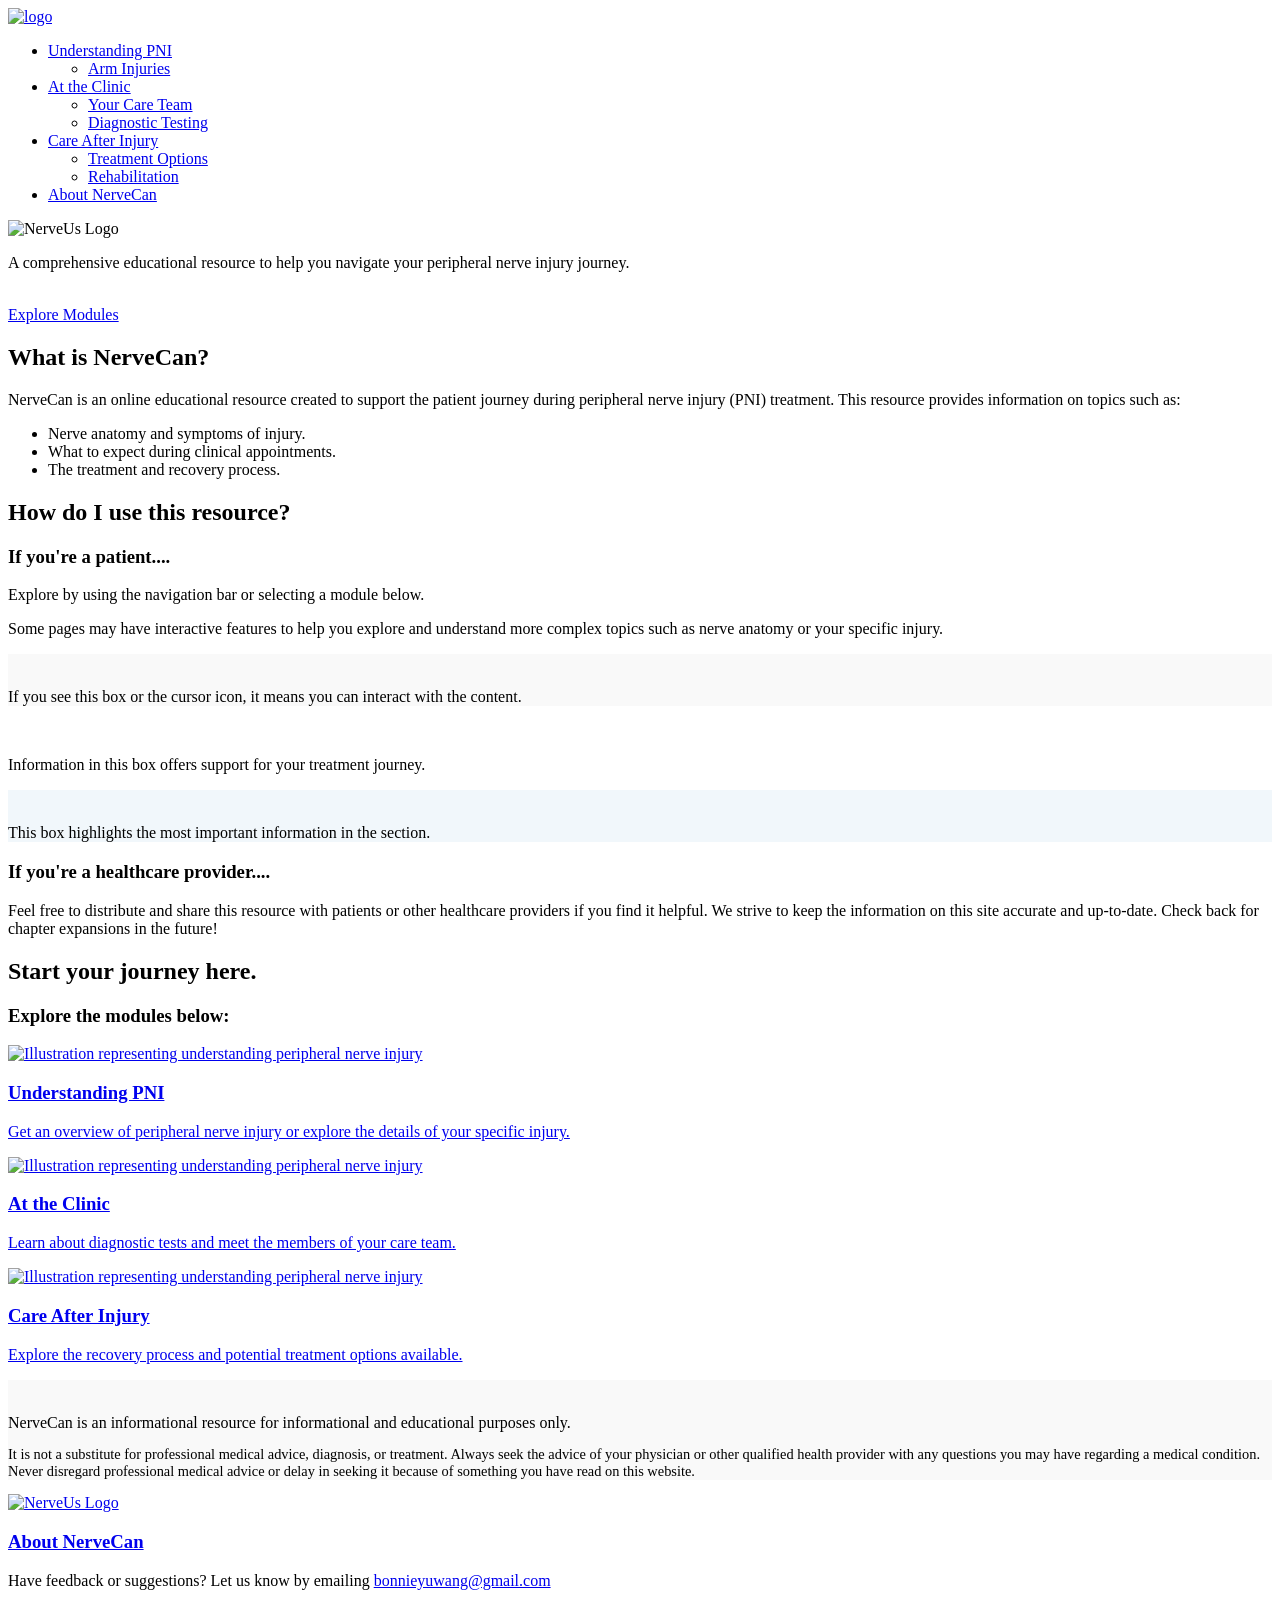
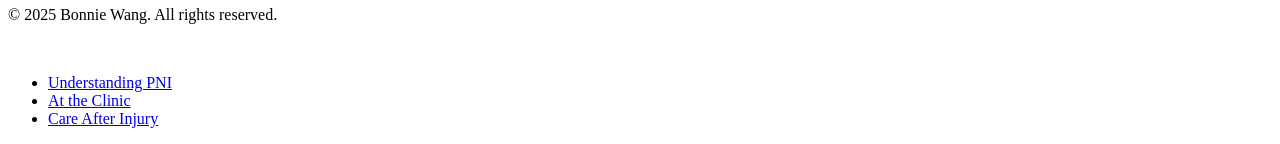
==== index.html @ bb741609 "nerveus to nervecan" ====
<!DOCTYPE html>
<html>
  <head>
    <!-- Google tag (gtag.js) -->
    <script
      async
      src="https://www.googletagmanager.com/gtag/js?id=G-EXJZNGMR4S"
    ></script>
    <script>
      window.dataLayer = window.dataLayer || [];
      function gtag() {
        dataLayer.push(arguments);
      }
      gtag("js", new Date());

      gtag("config", "G-EXJZNGMR4S");
    </script>
    <meta charset="utf-8" />
    <meta name="viewport" content="width=device-width, initial-scale=1.0" />

    <title>NerveCan - Home</title>
    <!--stylesheets-->
    <link rel="stylesheet" href="./styles/style.css" />
    <link rel="stylesheet" href="./styles/toc.css" />
    <link rel="stylesheet" href="./styles/breadcrumb.css" />
    <link rel="stylesheet" href="./styles/sliderstyle.css" />
    <link rel="stylesheet" href="./styles/lessonAccordion.css" />
    <link rel="stylesheet" href="./styles/tabslideshow.css" />
    <!--Google Font links-->
    <link rel="preconnect" href="https://fonts.googleapis.com" />
    <link rel="preconnect" href="https://fonts.gstatic.com" crossorigin />
    <link
      href="https://fonts.googleapis.com/css2?family=Geist:wght@100..900&display=swap"
      rel="stylesheet"
    />
    <script src="https://cdn.tailwindcss.com"></script>
  </head>

  <body>
    <header>
      <div class="header-inner">
        <div class="logo">
          <a href="index.html"><img src="./images/navlogo.png" alt="logo" /></a>
        </div>
        <div class="nav-links">
          <ul class="dropdown-main-menu">
            <li>
              <a href="./pages/UnderstandingPNI.html">Understanding PNI</a>
              <ul class="submenu">
                <li>
                  <a href="./pages/UnderstandingPNI.html#arm-injuries"
                    >Arm Injuries</a
                  >
                </li>
              </ul>
            </li>
            <li>
              <a href="./pages/AtTheClinic.html">At the Clinic</a>
              <ul class="submenu">
                <li>
                  <a href="./pages/AtTheClinic.html#your-care-team"
                    >Your Care Team</a
                  >
                </li>
                <li>
                  <a href="./pages/AtTheClinic.html#diagnostic-testing"
                    >Diagnostic Testing</a
                  >
                </li>
              </ul>
            </li>
            <li>
              <a href="./pages/CareAfterInjury.html">Care After Injury</a>
              <ul class="submenu">
                <li>
                  <a href="./pages/CareAfterInjury.html#treatment-options"
                    >Treatment Options</a
                  >
                </li>
                <li>
                  <a href="./pages/CareAfterInjury.html#rehabilitation"
                    >Rehabilitation</a
                  >
                </li>
              </ul>
            </li>
            <li><a href="./pages/AboutNerveUs.html">About NerveCan</a></li>
          </ul>
        </div>
      </div>
    </header>

    <main class="main-content one-column-layout">
      <div class="main-content-column">
        <!-- Hero Section -->
        <section class="hero-section">
          <div class="hero-content">
            <img
              src="./images/navlogo.png"
              alt="NerveUs Logo"
              class="hero-logo"
            />
            <p class="hero-description">
              A comprehensive educational resource to help you navigate your
              peripheral nerve injury journey.
            </p>
            <br />
            <a
              href="#modules-section"
              class="explore-modules-button primary-button"
              >Explore Modules</a
            >
          </div>
        </section>
        <!-- What is NerveUs section -->
        <section class="content-section">
          <h2>What is NerveCan?</h2>
          <p>
            NerveCan is an online educational resource created to support the
            patient journey during peripheral nerve injury (PNI) treatment. This
            resource provides information on topics such as:
          </p>
          <ul>
            <li>Nerve anatomy and symptoms of injury.</li>
            <li>What to expect during clinical appointments.</li>
            <li>The treatment and recovery process.</li>
          </ul>
        </section>

        <!-- How do I use this resource section -->
        <section class="content-section">
          <h2>How do I use this resource?</h2>
          <div class="subsection">
            <h3>If you're a patient....</h3>
            <p>
              Explore by using the navigation bar or selecting a module below.
            </p>
            <p>
              Some pages may have interactive features to help you explore and
              understand more complex topics such as nerve anatomy or your
              specific injury.
            </p>

            <div class="callout-boxes-container">
              <div
                class="callout-box"
                style="background-color: #f9f9f9; display: block"
              >
                <div class="callout-box-icon" style="margin-bottom: 12px">
                  <img
                    src="./images/cursor-touch.png"
                    alt=""
                    style="width: 35px; height: auto"
                  />
                </div>
                <div class="callout-box-text">
                  <p>
                    If you see this box or the cursor icon, it means you can
                    interact with the content.
                  </p>
                </div>
              </div>

              <div class="callout-box" style="display: block">
                <div class="callout-box-icon" style="margin-bottom: 12px">
                  <img
                    src="./images/heart-care-icon-red.png"
                    alt=""
                    style="width: 40px; height: auto"
                  />
                </div>
                <div class="callout-box-text" style="font-size: 1em">
                  <p>
                    Information in this box offers support for your treatment
                    journey.
                  </p>
                </div>
              </div>

              <div
                class="callout-box"
                style="background-color: #f1f7fb; display: block"
              >
                <div class="callout-box-icon" style="margin-bottom: 12px">
                  <img
                    src="./images/exclamation-warning-round-icon-purple.png"
                    alt=""
                    style="width: 35px; height: auto"
                  />
                </div>
                <div class="callout-box-text">
                  <p>
                    This box highlights the most important information in the
                    section.
                  </p>
                </div>
              </div>
            </div>
          </div>

          <h3>If you're a healthcare provider....</h3>
          <p>
            Feel free to distribute and share this resource with patients or
            other healthcare providers if you find it helpful. We strive to keep
            the information on this site accurate and up-to-date. Check back for
            chapter expansions in the future!
          </p>
        </section>

        <!-- Start your journey here section -->
        <section id="modules-section" class="modules-section">
          <h2>Start your journey here.</h2>
          <h3>Explore the modules below:</h3>
          <div class="modules-grid">
            <a href="./pages/UnderstandingPNI.html" class="module-card">
              <img
                src="./images/neuronToMuscleScene.png"
                alt="Illustration representing understanding peripheral nerve injury"
                class="module-card-image"
              />
              <h3 class="module-card-title">Understanding PNI</h3>
              <p class="module-card-description">
                Get an overview of peripheral nerve injury or explore the
                details of your specific injury.
              </p>
            </a>
            <a href="./pages/AtTheClinic.html" class="module-card">
              <img
                src="./images/ultrasound-modulecard.png"
                alt="Illustration representing understanding peripheral nerve injury"
                class="module-card-image"
              />
              <h3 class="module-card-title">At the Clinic</h3>
              <p class="module-card-description">
                Learn about diagnostic tests and meet the members of your care
                team.
              </p>
            </a>
            <a href="./pages/CareAfterInjury.html" class="module-card">
              <img
                src="./images/monitoring-progress-modulecard.png"
                alt="Illustration representing understanding peripheral nerve injury"
                class="module-card-image"
              />
              <h3 class="module-card-title">Care After Injury</h3>
              <p class="module-card-description">
                Explore the recovery process and potential treatment options
                available.
              </p>
            </a>
          </div>
        </section>

        <section class="content-section">
          <div class="callout-box" style="background-color: #f9f9f9">
            <div class="callout-box-icon">
              <img
                src="./images/exclamation-triangle-icon.png"
                alt=""
                style="width: 35px; height: auto"
              />
            </div>
            <div class="callout-box-text">
              <p style="margin-bottom: 12px">
                <span class="font-semibold">
                  NerveCan is an informational resource for informational and
                  educational purposes only.</span
                >
              </p>
              <p style="font-size: 0.9em">
                It is not a substitute for professional medical advice,
                diagnosis, or treatment. Always seek the advice of your
                physician or other qualified health provider with any questions
                you may have regarding a medical condition. Never disregard
                professional medical advice or delay in seeking it because of
                something you have read on this website.
              </p>
            </div>
          </div>
        </section>
      </div>
    </main>

    <footer>
      <div class="footer-inner">
        <div class="footer-left">
          <a href="index.html"
            ><img
              src="./images/boxlogo.png"
              alt="NerveUs Logo"
              class="footer-logo"
          /></a>
          <div class="footer-text">
            <h3><a href="./pages/AboutNerveUs.html">About NerveCan</a></h3>
            <p>
              Have feedback or suggestions? Let us know by emailing
              <a href="mailto:bonnieyuwang@gmail.com">bonnieyuwang@gmail.com</a>
            </p>
            <p>&copy; 2025 Bonnie Wang. All rights reserved.</p>
            <br />
          </div>
        </div>
        <div class="footer-right">
          <ul>
            <li>
              <a href="./pages/UnderstandingPNI.html">Understanding PNI</a>
            </li>
            <li><a href="./pages/AtTheClinic.html">At the Clinic</a></li>
            <li>
              <a href="./pages/CareAfterInjury.html">Care After Injury</a>
            </li>
          </ul>
        </div>
      </div>
    </footer>

    <script src="./scripts/script.js"></script>
    <script src="https://cdnjs.cloudflare.com/ajax/libs/typogr/0.6.7/typogr.min.js"></script>
    <script>
      document.body.innerHTML = typogr.widont(document.body.innerHTML);
    </script>
  </body>
</html>
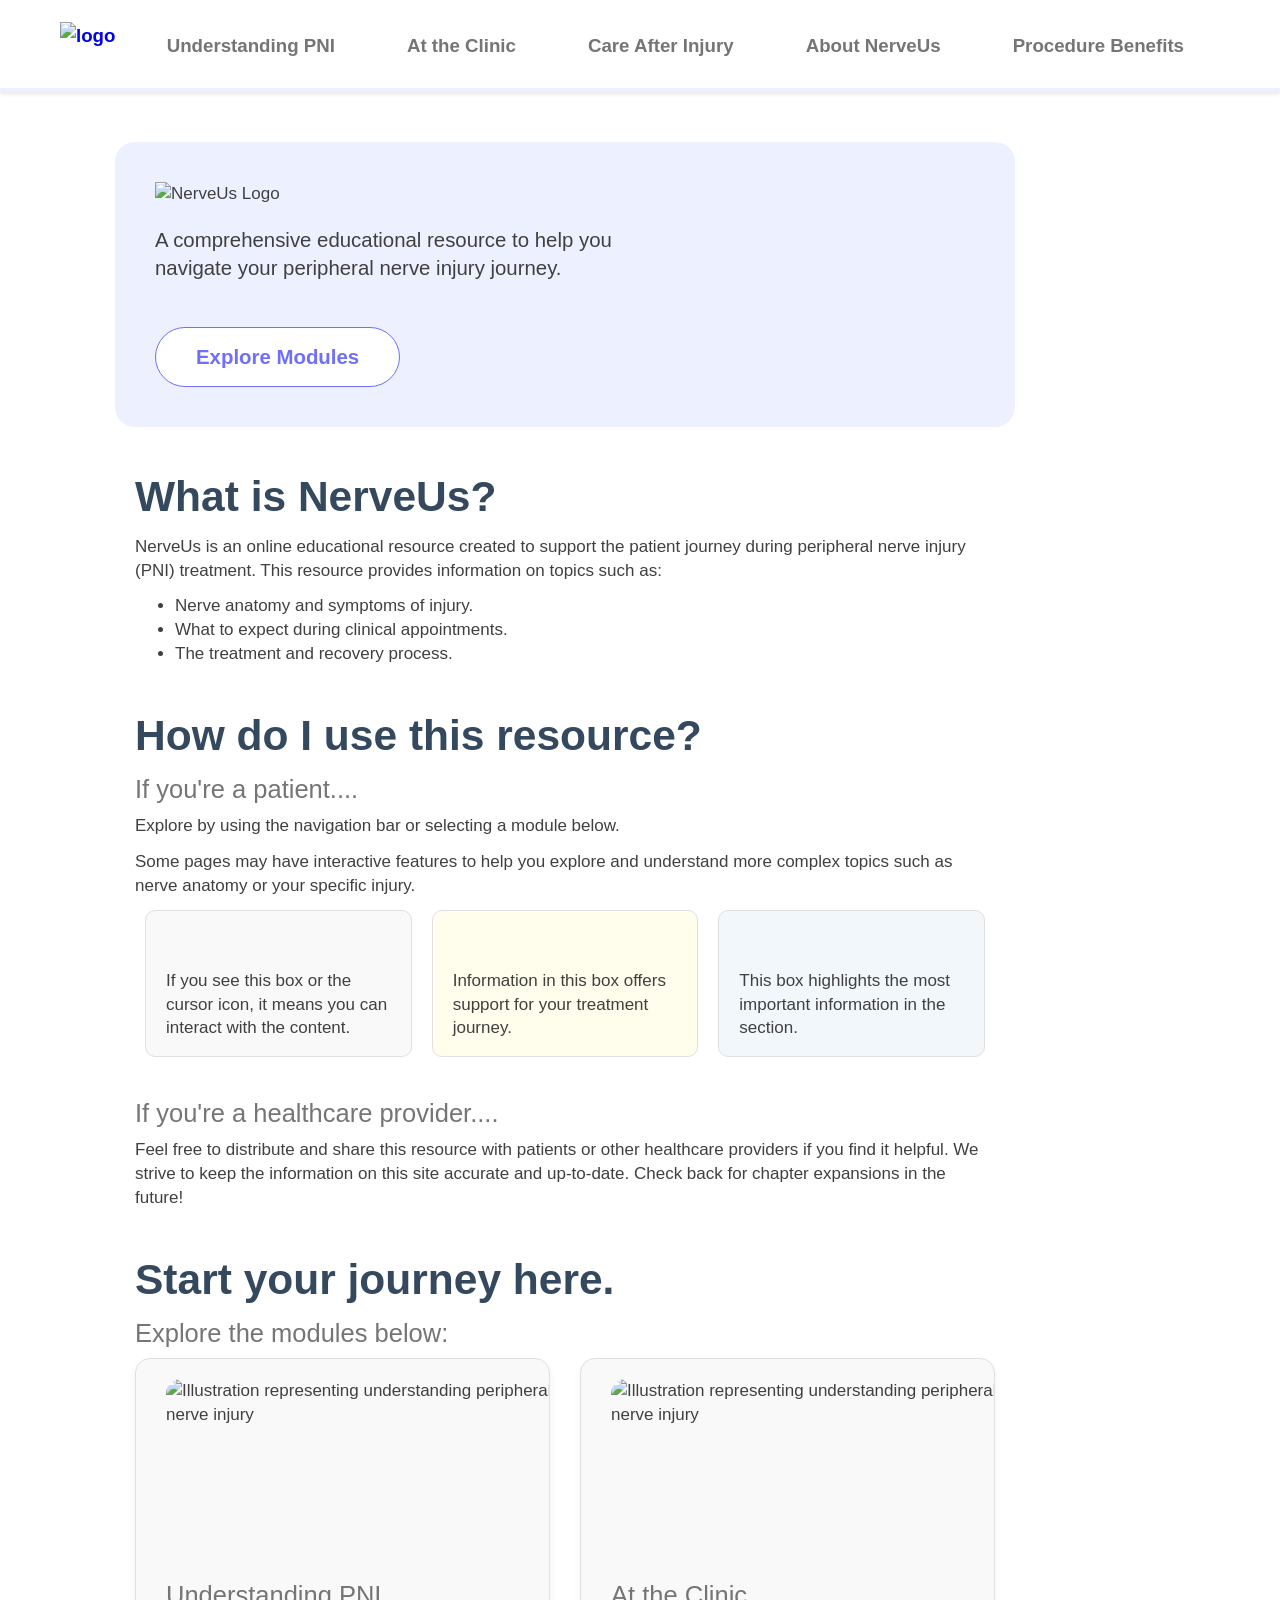
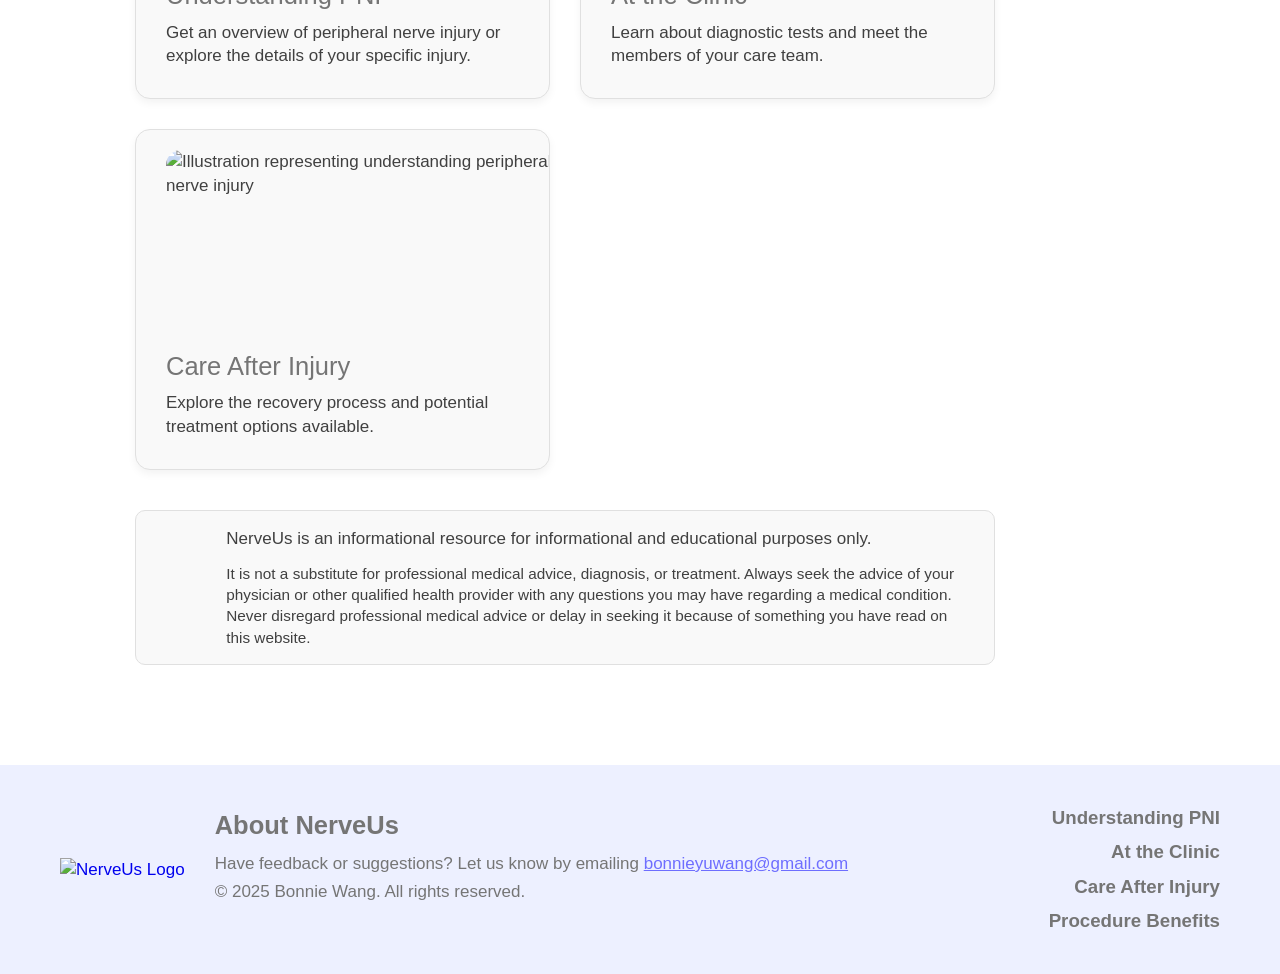
==== commit c7a2d6e0: "Early draft of new SCI webpage" ====
--- a/index.html
+++ b/index.html
@@ -18,7 +18,7 @@
     <meta charset="utf-8" />
     <meta name="viewport" content="width=device-width, initial-scale=1.0" />
 
-    <title>NerveCan - Home</title>
+    <title>NerveUs - Home</title>
     <!--stylesheets-->
     <link rel="stylesheet" href="./styles/style.css" />
     <link rel="stylesheet" href="./styles/toc.css" />
@@ -84,7 +84,8 @@
                 </li>
               </ul>
             </li>
-            <li><a href="./pages/AboutNerveUs.html">About NerveCan</a></li>
+            <li><a href="./pages/AboutNerveUs.html">About NerveUs</a></li>
+            <li><a href="./pages/testpage-procedurebenefits.html">Procedure Benefits</a></li>
           </ul>
         </div>
       </div>
@@ -114,9 +115,9 @@
         </section>
         <!-- What is NerveUs section -->
         <section class="content-section">
-          <h2>What is NerveCan?</h2>
+          <h2>What is NerveUs?</h2>
           <p>
-            NerveCan is an online educational resource created to support the
+            NerveUs is an online educational resource created to support the
             patient journey during peripheral nerve injury (PNI) treatment. This
             resource provides information on topics such as:
           </p>
@@ -263,7 +264,7 @@
             <div class="callout-box-text">
               <p style="margin-bottom: 12px">
                 <span class="font-semibold">
-                  NerveCan is an informational resource for informational and
+                  NerveUs is an informational resource for informational and
                   educational purposes only.</span
                 >
               </p>
@@ -291,7 +292,7 @@
               class="footer-logo"
           /></a>
           <div class="footer-text">
-            <h3><a href="./pages/AboutNerveUs.html">About NerveCan</a></h3>
+            <h3><a href="./pages/AboutNerveUs.html">About NerveUs</a></h3>
             <p>
               Have feedback or suggestions? Let us know by emailing
               <a href="mailto:bonnieyuwang@gmail.com">bonnieyuwang@gmail.com</a>
@@ -308,6 +309,9 @@
             <li><a href="./pages/AtTheClinic.html">At the Clinic</a></li>
             <li>
               <a href="./pages/CareAfterInjury.html">Care After Injury</a>
+            </li>
+            <li>
+              <a href="./pages/testpage-procedurebenefits.html">Procedure Benefits</a>
             </li>
           </ul>
         </div>
--- a/styles/style.css
+++ b/styles/style.css
@@ -0,0 +1,1277 @@
+/* for smooth scrolling when jumping to section in page */
+html {
+  scroll-behavior: smooth;
+  overflow-y: scroll; /* <-- ADD THIS LINE */
+}
+
+/* general styles */
+* {
+  margin: 0px;
+  padding: 0px;
+  text-decoration: none;
+  font-family: "Geist", "Helvetica", sans-serif;
+  box-sizing: border-box;
+}
+
+body {
+  background-color: #ffffff;
+  color: #404040; /* Base text color */
+  font-size: 17px; /* base em */
+  font-weight: 300;
+  line-height: 1.4; /* Standardized line height for all paragraphs */
+}
+
+body.fade-in {
+  opacity: 1;
+}
+/* General paragraph styling */
+p {
+  color: #404040; /* Standardized text color for all paragraphs */
+}
+
+/* More specific paragraph styling for content columns to ensure margin-bottom */
+.main-content-column p {
+  margin-bottom: 12px; /* Ensures this margin is applied within content columns */
+}
+
+/* Heading styles for main content */
+.one-column-layout .main-content-column h1,
+.two-column-layout .main-content-column h1 {
+  font-size: 3.5em; /* Adjusted from 3.2em (3.2 * 20px = 64px, now 4 * 16px = 64px) */
+  font-weight: 700;
+  color: #6e6eff;
+}
+
+.one-column-layout .main-content-column h2,
+.two-column-layout .main-content-column h2 {
+  font-size: 2.5em; /* Adjusted from 2.4em (2.4 * 20px = 48px, now 3 * 16px = 48px) */
+  font-weight: 600;
+  color: #34495e;
+  margin-bottom: 8px; /* Ensures this margin is applied within content columns */
+}
+
+.one-column-layout .main-content-column h3,
+.two-column-layout .main-content-column h3 {
+  font-size: 1.5em;
+  font-weight: 500;
+  color: #757575;
+  line-height: 1.3;
+  margin-bottom: 8px; /* Ensures this margin is applied within content columns */
+}
+
+.one-column-layout .main-content-column h4,
+.two-column-layout .main-content-column h4 {
+  font-size: 1.1em;
+  font-weight: 600;
+  color: #404040;
+  line-height: 1.3;
+  margin-bottom: 2px; /* Ensures this margin is applied within content columns */
+}
+
+/* Layout Styles */
+.main-content {
+  padding: 10px 150px 0 0; /* Removed top padding, added bottom padding */
+  max-width: 1200px;
+  margin: 40px auto 0; /* Added top margin to move content down, removed bottom margin*/
+  display: flex;
+  gap: 20px;
+}
+
+/* Added margin-bottom to sections for spacing */
+.main-content-column section {
+  margin-bottom: 40px; /* Adjust as needed for desired spacing */
+}
+
+.main-content-column .subsection {
+  margin-bottom: 20px; /* Adjust as needed for desired spacing */
+}
+
+.main-content-column ul {
+  list-style-type: disc; /* Use disc bullets for unordered lists */
+  padding-left: 40px; /* Indent unordered lists */
+  padding-right: 100px; /* Indent unordered lists */
+  margin-bottom: 8px; /* Space below lists */
+}
+
+.main-content-column ol {
+  list-style-type: decimal; /* Use decimal numbers for ordered lists */
+  padding-left: 40px; /* Indent unordered lists */
+  margin-bottom: 8px; /* Space below lists */
+}
+
+/* One column layout */
+.one-column-layout .main-content-column {
+  flex: 1;
+}
+
+/* Two column layout */
+.two-column-layout {
+  display: flex;
+  flex-direction: row;
+  justify-content: flex-start; /* Changed from space-between to flex-start */
+}
+
+.two-column-layout .main-content-column {
+  flex: 3; /* Takes up 4/5 of the available space */
+  margin-left: 20px; /* Added margin-left to main content */
+}
+
+/* --- New Content Two Column Layout (Image/Animation & Text) --- */
+.media-text-column {
+  display: flex;
+  flex-direction: row; /* Default to image on left, text on right */
+  gap: 16px; /* Space between media and text */
+  align-items: center; /* Vertically center items */
+  margin-bottom: 20px; /* Space below this section */
+  flex-wrap: wrap; /* Allow wrapping on smaller screens */
+}
+
+.media-text-column.reversed {
+  flex-direction: row-reverse; /* For text on left, image on right */
+}
+
+.media-column {
+  flex: 1; /* Allow media column to take available space */
+  min-width: 300px; /* Minimum width before wrapping */
+  border-radius: 15px;
+  display: flex;
+  align-items: center;
+  justify-content: center;
+  color: #757575;
+  font-style: italic;
+  text-align: center;
+  overflow: hidden; /* Ensure content respects border-radius */
+  box-sizing: border-box; /* Include padding/border in total width */
+}
+
+/* Ensure lottie-interactive elements also respect rounded corners */
+.media-column lottie-interactive {
+  border-radius: 10px; /* Apply the desired border-radius directly */
+  overflow: hidden; /* Crucial for clipping the content within the rounded corners */
+  display: block; /* Ensures it behaves like a block element for sizing */
+  width: 250px; /* Take full width of its container */
+  height: 250px; /* Take full height of its container */
+  cursor: pointer;
+}
+
+.media-column img,
+.media-column video,
+.media-column canvas {
+  max-width: 100%;
+  max-height: 100%;
+  object-fit: contain; /* Or 'cover' depending on desired crop */
+  border-radius: inherit; /* Inherit rounded corners from parent */
+}
+
+.media-column .mri-image {
+  width: 500px;
+}
+
+.text-column {
+  flex: 2; /* Allow text column to take more space (e.g., 2/3 of available space) */
+  min-width: 300px; /* Minimum width before wrapping */
+  box-sizing: border-box; /* Include padding/border in total width */
+}
+
+.text-column h4 {
+  margin-top: 0; /* Remove top margin if it's the first element */
+  font-weight: 600;
+}
+
+/* Responsive adjustments for content two-column layout */
+@media (max-width: 768px) {
+  .media-text-column {
+    flex-direction: column; /* Stack columns vertically on smaller screens */
+    align-items: flex-start; /* Align stacked content to the left */
+    gap: 20px; /* Reduce gap when stacked */
+  }
+
+  .media-text-column.reversed {
+    flex-direction: column; /* Still stack columns vertically, reverse order doesn't apply as visually */
+  }
+
+  .media-column,
+  .text-column {
+    flex: none; /* Reset flex properties when stacked */
+    width: 100%; /* Take full width when stacked */
+    min-width: unset; /* Remove min-width restriction when stacked */
+  }
+
+  .media-column {
+    height: 250px; /* Adjust height for smaller screens */
+  }
+}
+/* --- End New Content Two Column Layout --- */
+
+/* --- New Content Two Column Layout (Text same size) --- */
+.two-column-flex-layout {
+  display: flex; /* Makes the direct children flex items */
+  gap: 30px; /* Space between the columns (flex items) */
+  max-width: 900px; /* Example max-width for the entire block */
+  margin: 0 auto; /* Center the block */
+  padding: 20px;
+  align-items: flex-start; /* Aligns items to the top of the container */
+  /* flex-wrap: wrap; Optionally allows columns to wrap onto a new line if screen is too small */
+}
+
+.column-left,
+.column-right {
+  flex: 1; /* Each column takes equal available space */
+  /* You can use specific widths too: flex: 0 0 45%; for fixed width */
+  /* Or make one wider: .column-left { flex: 2; } .column-right { flex: 1; } */
+}
+
+/* Responsive adjustment for smaller screens */
+@media (max-width: 768px) {
+  .two-column-flex-layout {
+    flex-direction: column; /* Stack columns vertically on smaller screens */
+    gap: 20px; /* Adjust gap when stacked */
+  }
+
+  .column-left,
+  .column-right {
+    width: 100%; /* Make them take full width when stacked */
+    flex: none; /* Remove flex sizing when stacked */
+  }
+}
+
+/* --- End Two Column Layout (Text same size) --- */
+
+.hyperlink {
+  color: #404040; /* Purple color for links */
+  text-decoration: underline; /* Remove underline */
+  transition: color 0.3s ease; /* Smooth color transition */
+}
+.hyperlink:hover {
+  color: #6e6eff; /* Darker purple on hover */
+}
+
+/* navigation box */
+header {
+  color: #757575;
+  font-size: 1.1em;
+  font-weight: 600;
+  line-height: 1.5;
+  display: flex;
+  justify-content: center; /* Center the .header-inner container */
+  align-items: center;
+  padding: 0; /* No padding on header itself */
+  flex-wrap: wrap; /* Allows header to wrap if content inside overflows */
+  box-shadow: 0 2px 4px rgba(0, 0, 0, 0.1);
+  /* --- Make it Sticky --- */
+  position: sticky; /* Changed from relative to sticky */
+  top: 0; /* Stick to the very top */
+  width: 100%; /* Ensure it spans full width when sticky */
+  z-index: 100; /* Higher than TOC (z-index: 10) to be on top */
+  background-color: #ffffff; /* Explicit background for when it scrolls over content */
+  /* --- End Sticky --- */
+  box-sizing: border-box; /* Good practice */
+}
+
+/* New container for centering the content */
+.header-inner {
+  display: flex; /* Keep flexbox for logo and nav-links */
+  justify-content: space-between; /* Space them out */
+  align-items: center;
+  max-width: 1200px; /* **This centers your content** */
+  width: 100%; /* Allows it to shrink on smaller screens */
+  padding: 16px 20px; /* Add desired padding inside this container */
+  box-sizing: border-box; /* Include padding in width */
+}
+
+header::after {
+  /* This remains untouched, tied to the full-width header */
+  content: "";
+  position: absolute;
+  bottom: 0;
+  left: 0;
+  width: 100%;
+  height: 4px;
+  background-color: #edf0ff;
+}
+
+header .logo {
+  margin-right: auto;
+  margin-left: 0; /* Remove fixed left margin */
+}
+header .nav-links {
+  margin-left: auto;
+  margin-right: 0; /* Remove fixed right margin */
+}
+
+/* No change needed for this part, as it relates to internal dropdown styles */
+.dropdown-main-menu {
+  list-style-type: none;
+  margin: 0;
+  padding: 0;
+  background-color: #ffffff;
+  display: flex;
+  align-items: center;
+}
+
+/* Responsive adjustments for the inner header content */
+@media (max-width: 768px) {
+  .header-inner {
+    flex-direction: column; /* Stack columns vertically on smaller screens */
+    align-items: flex-start; /* Align stacked content to the left */
+    padding: 16px 20px; /* Ensure padding on mobile */
+  }
+  header .nav-links {
+    margin-left: 0;
+    margin-right: 0;
+    width: 100%; /* Ensure nav-links take full width on mobile */
+  }
+
+  header {
+    position: relative; /* Overrides the sticky position on mobile */
+    box-shadow: none; /* Optional: Remove the shadow to make it feel less "stuck" */
+  }
+}
+
+.logo {
+  flex-shrink: 0; /* Prevents the container from being squished horizontally */
+}
+
+.logo img {
+  height: 48px;
+  width: auto;
+  display: block;
+}
+
+.dropdown-main-menu > li {
+  position: relative; /* Crucial for positioning the submenu */
+}
+
+.dropdown-main-menu > li > a {
+  display: block;
+  color: #757575;
+  text-align: center;
+  padding: 16px 36px;
+  text-decoration: none;
+  transition: color 0.3s ease;
+}
+
+.dropdown-main-menu > li > a:hover,
+.dropdown-main-menu > li > a:focus {
+  /* Added :focus for accessibility */
+  color: #000000;
+}
+
+/* Show the submenu when hovering over the parent li */
+.dropdown-main-menu > li:hover > .submenu,
+.dropdown-main-menu > li:focus-within > .submenu {
+  /* added focus-within */
+  opacity: 1;
+  transform: translateY(0);
+  visibility: visible;
+}
+
+.dropdown-main-menu > li.active > a {
+  color: #6e6eff; /* Highlight color for active page -  purple */
+}
+
+/* Specific rule to override active state on hover */
+.dropdown-main-menu > li.active > a:hover,
+.dropdown-main-menu > li.active > a:focus {
+  color: #000000; /* Change to black on hover, even when active */
+}
+
+.submenu {
+  font-size: 0.9em;
+  font-weight: 400; /* Regular weight */
+  list-style-type: none;
+  padding: 8px 24px;
+  margin: 0;
+  visibility: hidden; /* Hide submenu by default */
+  position: absolute; /* Position it relative to the parent li */
+  top: 100%; /* Position it right below the parent link */
+  left: 15%;
+  background-color: #ffffff; /* Example background for submenu */
+  min-width: 200px; /* Example minimum width */
+  box-shadow: 0px 2px 4px 0px rgba(0, 0, 0, 0.2);
+  z-index: 1; /* Ensure it's above other content */
+  opacity: 0;
+  transform: translateY(-10px);
+  transition: opacity 0.3s ease, transform 0.3s ease, visibility 0.3s ease; /* Added visibility */
+  border-radius: 10px; /* Added rounded corners */
+  overflow: hidden; /* Ensures content respects border-radius */
+}
+
+.submenu li a {
+  color: #757575;
+  padding: 12px 16px;
+  text-decoration: none;
+  display: block;
+  text-align: left;
+  white-space: nowrap; /* Prevent text wrapping in submenu */
+  transition: color 0.3s ease;
+}
+
+.submenu li a:hover,
+.submenu li a:focus {
+  /* Added :focus */
+  color: #000000;
+}
+
+@media (max-width: 768px) {
+  .dropdown-main-menu {
+    flex-direction: column;
+    align-items: flex-start; /* This is the key line to left-align the list items */
+    width: 100%; /* Ensures the list takes up the full width of its container */
+    margin-top: 16px;
+  }
+
+  .dropdown-main-menu > li > a {
+    padding: 16px 8px;
+  }
+}
+
+/* Footer Styles */
+/* Footer Styles */
+footer {
+  background-color: #edf0ff; /* This background will now span full width */
+  /* Remove flex properties and padding from here */
+  padding: 0; /* No padding on the footer itself */
+  display: flex; /* Make footer a flex container */
+  justify-content: center; /* Center the .footer-inner child */
+  align-items: center; /* Vertically align the .footer-inner */
+  flex-wrap: wrap; /* Allows footer to wrap if content inside overflows */
+  margin-top: 60px;
+  border-top: 0px solid #c5c5c5;
+  width: 100%; /* Ensure it spans full width */
+  box-sizing: border-box; /* Good practice */
+}
+
+/* NEW CONTAINER for centering the content within the full-width footer */
+.footer-inner {
+  display: flex; /* Pushes left and right sections to edges */
+  justify-content: space-between;
+  align-items: center; /* Vertically aligns items in the center */
+  padding: 40px 20px; /* Adjust padding here for the inner content */
+  flex-wrap: wrap; /* Allow wrapping on smaller screens */
+  max-width: 1200px; /* Match your .header-inner and .main-content max-width */
+  width: 100%; /* Allows it to shrink on smaller screens */
+  box-sizing: border-box; /* Include padding in width */
+}
+
+/* Existing .footer-left and .footer-right styles (no changes needed for these blocks) */
+.footer-left {
+  display: flex;
+  align-items: center;
+  gap: 30px;
+  flex-wrap: wrap;
+}
+
+.footer-logo {
+  height: 144px;
+  width: auto;
+}
+
+.footer-text h3 {
+  font-size: 1.5em;
+  font-weight: 600;
+  color: #757575;
+  margin-bottom: 8px;
+}
+
+/* Style for the About NerveUs link within the footer-text h3 */
+.footer-text h3 a {
+  color: #757575;
+  text-decoration: none;
+  transition: color 0.2s ease;
+}
+
+.footer-text h3 a:hover {
+  color: #6e6eff;
+}
+
+.footer-text p {
+  font-size: 1em;
+  font-weight: 300;
+  color: #757575;
+  margin-bottom: 4px;
+}
+
+.footer-text p:last-child {
+  margin-bottom: 0;
+}
+
+.footer-text a {
+  color: #6e6eff;
+  text-decoration: underline;
+  transition: color 0.2s ease;
+}
+
+.footer-text a:hover {
+  color: #000000;
+}
+
+.footer-right ul {
+  list-style: none;
+  padding: 0;
+  margin: 0;
+  display: flex;
+  flex-direction: column;
+  align-items: flex-end;
+}
+
+.footer-right li {
+  margin-bottom: 8px;
+}
+
+.footer-right li:last-child {
+  margin-bottom: 0;
+}
+
+.footer-right a {
+  font-size: 1.1em;
+  font-weight: 600;
+  color: #757575;
+  text-decoration: none;
+  padding: 5px 0;
+  transition: color 0.2s ease;
+}
+
+.footer-right a:hover {
+  color: #000000;
+}
+
+/* Responsive adjustments for footer */
+@media (max-width: 768px) {
+  .footer-inner {
+    /* Target the inner container for stacking */
+    flex-direction: column;
+    align-items: flex-start;
+    padding: 30px 20px; /* Use smaller padding for mobile */
+  }
+
+  .footer-left {
+    flex-direction: column;
+    align-items: flex-start;
+    gap: 15px;
+    margin-bottom: 30px;
+    text-align: left;
+  }
+
+  .footer-text {
+    width: 100%;
+  }
+
+  .footer-right {
+    width: 100%;
+  }
+
+  .footer-right ul {
+    align-items: flex-start;
+  }
+
+  .footer-right li a {
+    text-align: left;
+  }
+}
+
+/* Hero Section Specific Styles */
+.hero-section {
+  background-color: #edf0ff;
+  text-align: left; /* Changed to left-aligned */
+  border-radius: 20px; /* Rounded corners */
+  display: flex;
+  flex-direction: row; /* Changed to row for side-by-side content */
+  align-items: center; /* Vertically center items */
+  justify-content: space-between; /* Space content to left and right */
+  position: relative;
+  overflow: hidden; /* For the background elements */
+  max-width: 900px;
+  margin: 0 auto 60px auto;
+  padding: 40px;
+  gap: 40px; /* Space between text and image area */
+}
+
+.hero-content {
+  flex: 1; /* Allows content to take available space */
+  max-width: 60%; /* Limit width of text content */
+}
+
+.hero-image-placeholder {
+  flex: 1; /* Allows image area to take available space */
+  min-height: 200px; /* Minimum height for the placeholder */
+  border-radius: 15px;
+  display: flex;
+  align-items: center;
+  justify-content: center;
+  color: #757575;
+  font-style: italic;
+  text-align: center;
+}
+
+.hero-section .hero-logo {
+  height: auto; /* Larger logo */
+  max-width: 100%;
+  margin-bottom: 20px;
+  display: block; /* Ensure logo is a block element for margin */
+}
+
+.hero-section .hero-title {
+  font-size: 5em; /* Very large title */
+  font-weight: 700;
+  color: #6e6eff; /* Purple color */
+  margin-bottom: 20px;
+  line-height: 1.1; /* Tighter line height */
+}
+
+.hero-section .hero-description {
+  font-size: 1.2em; /* Larger description text */
+  font-weight: 400;
+  color: #404040;
+  margin-bottom: 20px; /* Bottom margin for spacing */
+}
+
+/* Sections below hero */
+.content-section {
+  max-width: 900px;
+  margin: 0 auto 0px auto;
+  padding: 0 20px;
+}
+
+.modules-section {
+  text-align: left; /* Aligns text within this section to the left */
+  max-width: 900px; /* Added max-width for alignment with content-section */
+  margin: 0 auto 60px auto; /* Added margin for centering and bottom space */
+  padding: 0 20px; /* Added padding to align with content-section */
+}
+
+.modules-section h2 {
+  font-size: 2.5em;
+  color: #34495e;
+  margin-bottom: 40px;
+  /* text-align is now handled by the parent .modules-section */
+}
+
+.modules-section p {
+  /* This p will now inherit from the general p rule */
+  margin-bottom: 0px; /* Ensure consistency with general p margin */
+}
+
+.modules-grid {
+  display: grid;
+  grid-template-columns: repeat(auto-fit, minmax(300px, 1fr));
+  gap: 30px;
+  justify-content: center; /* This will center the grid items within the available space */
+  max-width: 1000px; /* Limit overall grid width */
+  margin: 0 auto; /* Centered within the modules-section */
+}
+
+.module-card {
+  background-color: #f9f9f9;
+  border: 1px solid #e0e0e0;
+  border-radius: 15px;
+  padding: 0 30px 30px;
+  display: flex;
+  flex-direction: column;
+  align-items: flex-start;
+  text-align: left;
+  box-shadow: 0 4px 8px rgba(0, 0, 0, 0.05);
+  transition: 0.3s ease;
+  color: inherit;
+  text-decoration: none;
+  overflow: hidden;
+}
+
+.module-card:hover {
+  transform: translateY(-5px);
+  box-shadow: 0 8px 16px rgba(0, 0, 0, 0.1);
+  background-color: #ffffff;
+}
+
+.module-card-image {
+  width: calc(
+    100% + 60px
+  ); /* This should make it 100% of parent's content + both paddings */
+  margin-top: 20px;
+  height: 180px; /* Fixed height */
+  object-fit: cover; /* Essential for maintaining aspect ratio and cropping */
+  border-radius: 15px;
+  overflow: hidden; /* Good for clipping any overflow from object-fit and radius */
+  display: block; /* Good practice for images */
+  margin-bottom: 20px; /* Ensure this margin is correct for spacing below the image */
+}
+
+.module-card-title {
+  font-size: 1.5em;
+  font-weight: 600;
+  color: #6e6eff;
+  margin-bottom: 10px;
+}
+
+.module-card-description {
+  /* Inherits from general p rule */
+  margin-bottom: 0; /* Override to ensure no extra space at the bottom of the card */
+  flex-grow: 1;
+}
+
+/* Responsive adjustments for hero section */
+@media (max-width: 768px) {
+  .hero-section {
+    padding: 60px 20px;
+    flex-direction: column;
+    align-items: flex-start;
+    text-align: left;
+  }
+
+  .hero-content {
+    max-width: 100%;
+    margin-bottom: 30px;
+  }
+
+  .hero-section .hero-title {
+    font-size: 3.5em;
+  }
+
+  .hero-section .hero-description {
+    font-size: 1.2em;
+  }
+
+  .explore-modules-button {
+    width: 100%;
+    text-align: center;
+  }
+
+  .hero-image-placeholder {
+    width: 100%;
+    min-height: 150px;
+  }
+
+  .modules-section {
+    padding: 0 20px; /* Add padding for small screens */
+  }
+
+  .modules-section h2,
+  .modules-section p {
+    text-align: left; /* Ensure text alignment on small screens */
+  }
+}
+
+@media (max-width: 480px) {
+  .hero-section .hero-title {
+    font-size: 2.5em;
+  }
+  .explore-modules-button {
+    padding: 15px 30px;
+    font-size: 1em;
+  }
+}
+
+.next-chapter-section {
+  display: flex;
+  justify-content: left;
+  align-items: stretch;
+  gap: 20px;
+  flex-wrap: wrap;
+}
+
+.next-chapter-box {
+  background-color: #edf0ff;
+  border: 1px solid #6e6eff;
+  border-radius: 15px;
+  padding: 30px;
+  display: flex;
+  flex-direction: column; /* This is already here, good! */
+  align-items: center;
+  justify-content: space-between; /* Changed to space-between to push the button to the bottom if content varies */
+  text-align: left;
+  flex: 1;
+  min-width: 280px;
+  max-width: 45%;
+  box-sizing: border-box;
+}
+
+/* Styles for the new heading within the next chapter box */
+.next-chapter-box .next-chapter-heading {
+  font-weight: 600;
+  color: #404040;
+  margin-bottom: 10px;
+}
+
+/* Styles for the new paragraph/body text within the next chapter box */
+.next-chapter-box .next-chapter-body {
+  font-size: 1em;
+  font-weight: 300;
+  color: #757575;
+  margin-bottom: 20px;
+  line-height: 1.4;
+  flex-grow: 1; /* Allows the body text to grow and take up available space, pushing the button down */
+}
+
+.next-chapter-inner-button {
+  /* Existing button styles */
+  /* Add min-height if you want a guaranteed minimum height regardless of content */
+  /* min-height: 45px; */ /* Example */
+  display: flex; /* Make the button a flex container */
+  align-items: center; /* Vertically center text within the button */
+  justify-content: center; /* Horizontally center text within the button */
+  padding: 10px 20px; /* Adjust padding as needed */
+  text-align: center; /* Ensure text is centered for older browsers */
+}
+
+/* You might need to adjust the br tags in your HTML.
+   It's generally better to control spacing with CSS margins/padding. */
+
+/* Primary Button Styles (Base) */
+.primary-button {
+  display: inline-flex;
+  align-items: center;
+  justify-content: center;
+  text-decoration: none;
+  cursor: pointer;
+  font-weight: 600; /* Default font-weight for most buttons */
+  white-space: nowrap;
+  transition: background-color 0.3s ease, color 0.3s ease,
+    border-color 0.3s ease, box-shadow 0.3s ease;
+  font-size: 1.2em;
+}
+
+/* Explore Modules Button */
+.explore-modules-button {
+  padding: 15px 40px;
+  background-color: #ffffff;
+  border: 1px solid #6e6eff;
+  border-radius: 30px;
+  color: #6e6eff;
+
+  /* Inherits: font-weight, text-decoration, cursor, transition, display, align-items, justify-content, white-space */
+}
+
+.explore-modules-button:hover {
+  background-color: #6e6eff;
+  color: #ffffff;
+  border-color: #6e6eff;
+  box-shadow: 0 4px 10px rgba(0, 0, 0, 0.15);
+}
+
+.next-chapter-inner-button {
+  display: inline-block; /* Allows padding and width */
+  padding: 15px 40px;
+  background-color: #6e6eff; /* Purple background on hover */
+  color: #ffffff; /* White text on hover */
+  border-radius: 30px; /* More rounded corners for button */
+  border-color: #6e6eff;
+  border: 1px solid #6e6eff; /* Purple border */
+  font-size: 1.2em;
+  font-weight: 600;
+  text-decoration: none;
+  cursor: pointer;
+  transition: background-color 0.3s ease, color 0.3s ease,
+    border-color 0.3s ease;
+  white-space: nowrap; /* Prevent button text from wrapping */
+}
+
+.next-chapter-inner-button:hover {
+  background-color: #ffffff; /* White background */
+  border: 1px solid #6e6eff; /* Purple border */
+  color: #6e6eff; /* Purple text */
+  border-color: #6e6eff;
+}
+
+/* Optional: Media query for responsiveness */
+@media (max-width: 768px) {
+  /* Adjust breakpoint as needed */
+  .next-chapter-section {
+    flex-direction: column; /* Stacks the boxes vertically on smaller screens */
+    align-items: center; /* Centers them horizontally when stacked */
+  }
+  .next-chapter-box {
+    max-width: 90%; /* Allows boxes to take up more width when stacked */
+    margin-bottom: 20px; /* Add some space between stacked boxes */
+  }
+}
+
+.tutorial-box {
+  display: flex;
+  align-items: center;
+  justify-content: flex-start; /* Pushes text to left, button to right */
+  margin: 20px 0px; /* Space above this section */
+  padding: 16px 20px;
+  border: 1.5px solid #e0e0e0; /* Light grey border */
+  border-radius: 10px; /* Rounded corners */
+  background-color: #f9f9f9; /* Slightly off-white background */
+  flex-wrap: wrap; /* Allow wrapping on smaller screens */
+  gap: 8px; /* Gap between text and button on wrap */
+}
+
+.tutorial-box-icon {
+  flex: 1;
+}
+
+.tutorial-box-text {
+  flex: 15;
+}
+
+.tutorial-box-text p {
+  font-size: 0.9em; /* Adjust as needed */
+  color: #404040;
+  margin-bottom: 0; /* Remove default paragraph margin */
+}
+
+.tutorial-box .tutorial-bot-text p {
+  margin-bottom: 0; /* Remove default paragraph margin */
+}
+
+.callout-boxes-container {
+  display: flex; /* Makes the container a flex container */
+  flex-wrap: wrap; /* Allows items to wrap to the next line if space is limited */
+  justify-content: center; /* Centers the boxes horizontally if there's extra space */
+  align-items: flex-start; /* Aligns items to the start of the cross axis (top) */
+  gap: 20px; /* NEW: Adds space directly between flex items (modern way) */
+  padding: 0px 10px; /* Optional: padding around the whole group of boxes */
+  margin: -20px 0 0 0;
+}
+
+.callout-box {
+  flex: 1;
+  display: flex;
+  align-items: flex;
+  justify-content: flex-start; /* Pushes text to left, button to right */
+  margin: 20px 0px; /* Space above this section */
+  padding: 16px 20px;
+  border: 1.5px solid #e0e0e0; /* Light grey border */
+  border-radius: 10px; /* Rounded corners */
+  background-color: #fffdec; /* Slightly off-white background */
+  flex-wrap: wrap; /* Allow wrapping on smaller screens */
+  gap: 8px; /* Gap between text and button on wrap */
+}
+
+@media (max-width: 768px) {
+  .callout-boxes-container {
+    flex-direction: column; /* Stacks boxes vertically on smaller screens */
+    align-items: center; /* Centers boxes horizontally when stacked */
+    margin: 0 0 16px 0;
+    gap: 0px;
+  }
+  .callout-box {
+    margin: 12px 0;
+  }
+}
+
+.callout-box-icon {
+  flex: 1;
+  width: 30px;
+  height: 30px;
+}
+
+.callout-box-text {
+  flex: 12;
+}
+.callout-box-text p {
+  margin: 0;
+}
+
+.column-left,
+.column-right {
+  flex: 1; /* Each column takes equal available space */
+  /* You can use specific widths too: flex: 0 0 45%; for fixed width */
+  /* Or make one wider: .column-left { flex: 2; } .column-right { flex: 1; } */
+}
+
+/* Responsive adjustment for smaller screens */
+@media (max-width: 768px) {
+  .two-column-flex-layout {
+    flex-direction: column; /* Stack columns vertically on smaller screens */
+    gap: 20px; /* Adjust gap when stacked */
+  }
+
+  .column-left,
+  .column-right {
+    width: 100%; /* Make them take full width when stacked */
+    flex: none; /* Remove flex sizing when stacked */
+  }
+}
+
+/* Common styles for the icon list */
+.main-content-column ul.icon-list {
+  list-style: none; /* Remove default bullets */
+  padding-left: 20px; /* Indent unordered lists */
+  margin-bottom: 8px; /* Keep existing margin-bottom */
+}
+
+.main-content-column ul.icon-list li {
+  display: flex; /* Make the LI a flex container */
+  align-items: flex-start; /* Align icon and text column to the top */
+  margin-bottom: 20px; /* Space between list items */
+  padding-left: 0; /* Reset padding-left here, we'll control it with the icon's margin */
+}
+
+.main-content-column ul.icon-list li:last-child {
+  margin-bottom: 0; /* No margin after the last list item */
+}
+
+/* Base style for all list item icons */
+.main-content-column ul.icon-list li::before {
+  content: "";
+  display: inline-block; /* Or block, both work here */
+  width: 35px; /* Adjust icon size as needed */
+  height: 35px; /* Adjust icon size as needed */
+  background-size: contain;
+  background-repeat: no-repeat;
+  background-position: center;
+  margin-right: 25px; /* Space between icon and the text container */
+  flex-shrink: 0; /* Prevent the icon from shrinking */
+  /* Remove position:absolute and left:0; if you had them from previous attempts,
+     as flexbox handles positioning here. */
+}
+
+/* Specific icons for each list item (assuming you're using classes like .icon-bullet-severity) */
+.main-content-column ul.icon-list li.icon-bullet-severity::before {
+  background-image: url("../images/spontaneousRecoveryIcons/increase-up-icon.png");
+}
+.main-content-column ul.icon-list li.icon-bullet-location::before {
+  background-image: url("../images/spontaneousRecoveryIcons/road-route-destination-icon.png");
+}
+.main-content-column ul.icon-list li.icon-bullet-scar-tissue::before {
+  background-image: url("../images/spontaneousRecoveryIcons/lock-icon.png");
+}
+.main-content-column ul.icon-list li.icon-bullet-aging::before {
+  background-image: url("../images/spontaneousRecoveryIcons/clock-line-icon.png");
+}
+
+/* ---- NEW/MODIFIED SECTION FOR TEXT CONTENT ---- */
+/* This is the key part: Wrap your two <p> tags inside a single <div>
+   that is a direct child of the <li>. Then apply flex: 1 to this div. */
+.main-content-column ul.icon-list li > div {
+  /* Targets the direct div child of the li */
+  flex: 1; /* Allows this content div to take up remaining space */
+}
+
+/* Ensure paragraph margins are correct within this content div */
+.main-content-column ul.icon-list li p {
+  margin-bottom: 0; /* Reset default paragraph margin inside this content div */
+}
+
+/* If you want a specific margin *between* the title and description paragraphs,
+   you can target the title paragraph more specifically: */
+.main-content-column ul.icon-list li p.icon-list-title {
+  margin-bottom: 0px; /* Adjust this value as needed for space after the title */
+  /* Keep the negative margin if it's crucial for vertical alignment: */
+  /* margin-top: -2px; */ /* if you want to push it up relative to the icon */
+}
+
+/* This targets the original negative margin on the first P if you didn't add .icon-list-title */
+/* .main-content-column ul.icon-list li p:first-child {
+    margin-bottom: -2px;
+} */
+
+.our-team {
+  display: flex;
+  align-items: flex-start;
+  justify-content: flex-start; /* Pushes text to left, button to right */
+  margin-bottom: 20px;
+  flex-wrap: wrap; /* Allow wrapping on smaller screens */
+  gap: 40px; /* Gap between text and button on wrap */
+}
+
+.headshot-image {
+  height: auto;
+  width: 200px;
+  border-radius: 15px;
+}
+
+.headshot-image img {
+  width: 200px;
+  height: 200px; /* Maintain aspect ratio */
+  object-fit: cover;
+  border-radius: inherit; /* Ensure the image respects the border-radius */
+  margin-bottom: 20px;
+}
+
+@media (max-width: 768px) {
+  .one-column-layout .main-content-column h1,
+  .two-column-layout .main-content-column h1 {
+    line-height: 1.1; /* Adjust this value as needed */
+    font-size: 3em;
+    margin-bottom: 16px;
+  }
+  .one-column-layout .main-content-column h2,
+  .two-column-layout .main-content-column h2 {
+    line-height: 1.1; /* Adjust this value as needed */
+    margin-bottom: 16px;
+    font-size: 2em;
+  }
+  .main-content-column ul {
+    padding-right: 0px;
+  }
+}
+
+.video-container {
+  position: relative; /* Essential for positioning the overlay button relative to the video */
+  width: 250px; /* Match video width */
+  height: 250px; /* Match video height */
+  display: flex; /* Helps center the video itself if it doesn't perfectly fill the container */
+  justify-content: center;
+  align-items: center;
+  overflow: hidden; /* Ensures nothing spills out of the container */
+}
+
+/* Ensure the video itself respects its container */
+.video-container video {
+  display: block; /* Remove any extra space below the video */
+  width: 100%; /* Make video fill its container */
+  height: 100%; /* Make video fill its container */
+  object-fit: cover; /* Ensures the video covers the area without distortion */
+  border-radius: 10px;
+}
+
+.custom-video-controls-overlay {
+  position: absolute;
+  top: 0;
+  left: 0;
+  width: 100%;
+  height: 100%;
+  display: flex;
+  justify-content: center;
+  align-items: center;
+  pointer-events: none; /* Allows clicks to pass through initially, then re-enabled for button */
+  transition: opacity 0.3s ease-in-out; /* Smooth transition for hiding/showing */
+}
+
+.custom-video-controls-overlay button {
+  pointer-events: auto; /* Re-enable pointer events for the button */
+  background: #f7f8ffac; /* Semi-transparent black background */
+  border: none;
+  border-radius: 50%; /* Makes it circular */
+  color: #6e6eff; /* Icon color */
+  cursor: pointer;
+  width: 60px; /* Size of the circular button */
+  height: 60px; /* Size of the circular button */
+  display: flex; /* Use flexbox for icon centering within the button */
+  justify-content: center;
+  align-items: center;
+  transition: background 0.3s ease; /* Smooth hover effect */
+}
+
+.custom-video-controls-overlay button:hover {
+  background: #f7f8ff; /* Darker on hover */
+}
+
+/* Icon styling */
+.custom-video-controls-overlay button svg {
+  fill: currentColor; /* Inherit color from parent (button) */
+  width: 32px; /* Set specific width for the SVG */
+  height: 32px; /* Set specific height for the SVG */
+}
+
+/* Utility class to hide icons */
+.hidden {
+  display: none;
+}
+
+/* Add this new CSS rule */
+.custom-video-controls-overlay.hide-controls-on-play {
+  opacity: 0;
+  pointer-events: none; /* Make the whole overlay unclickable when hidden */
+}
+
+/* Ensure the button itself can still be interacted with when shown */
+.custom-video-controls-overlay.hide-controls-on-play button {
+  pointer-events: none; /* Make the button itself unclickable when hidden */
+}
+
+/* When not hidden, make sure button is clickable again */
+.custom-video-controls-overlay:not(.hide-controls-on-play) button {
+  pointer-events: auto;
+}
+
+/* Style for your original image */
+.gallery-image {
+  cursor: pointer; /* Indicates it's clickable */
+  max-width: 100%;
+  height: auto;
+  border: 1px solid #e0e0e0;
+  border-radius: 10px; /* Rounded corners for the image */
+  transition: 0.3s ease; /* Smooth transition for hover effects */
+}
+
+.gallery-image:hover {
+  box-shadow: 2px 2px 5px rgba(0, 0, 0, 0.2);
+}
+
+/* The Overlay (background) */
+.overlay {
+  display: none; /* Hidden by default */
+  position: fixed; /* Stay in place */
+  z-index: 1000; /* Sit on top */
+  padding-top: 50px; /* Location of the box - top padding to leave space for close button */
+  left: 0;
+  top: 0;
+  width: 100%; /* Full width */
+  height: 100%; /* Full height */
+  overflow: auto; /* Enable scroll if needed */
+  background-color: rgba(0, 0, 0, 0.9); /* Black w/ opacity */
+  text-align: center; /* Center the image within the overlay */
+}
+
+.overlay-content {
+  margin: auto;
+  display: block;
+  max-width: 100%; /* Allow image to exceed 90% for zoom */
+  max-height: 100vh; /* Allow image to exceed 85vh for zoom */
+  animation-name: zoom;
+  animation-duration: 0.6s;
+  object-fit: contain; /* Ensures the image fits without cropping when not zoomed/panned */
+
+  /* Add transition for smooth zoom and pan */
+  transition: transform 0.2s ease-out;
+
+  /* Initially set transform origin to top-left for easier calculations */
+  /* This will be dynamically updated by JS based on click */
+  transform-origin: 0% 0%;
+
+  cursor: zoom-in; /* Indicates it's zoomable */
+}
+
+/* When zoomed in, change cursor to grab */
+.overlay-content[style*="scale"]:not([style*="scale(1)"]) {
+  cursor: grab;
+}
+
+/* Caption of the overlay image */
+#caption {
+  margin-top: 10px;
+  display: block;
+  width: 80%;
+  max-width: 700px;
+  text-align: center;
+  color: #ccc;
+  padding: 10px 0;
+  font-size: 16px;
+  margin-left: auto;
+  margin-right: auto;
+}
+
+/* The Close Button */
+.close-button {
+  position: absolute;
+  top: 15px;
+  right: 35px;
+  color: #f1f1f1;
+  font-size: 40px;
+  font-weight: bold;
+  transition: 0.3s;
+  cursor: pointer;
+  z-index: 1001; /* Make sure it's above the overlay */
+}
+
+.close-button:hover,
+.close-button:focus {
+  color: #bbb;
+  text-decoration: none;
+  cursor: pointer;
+}
+
+/* Add Animation (Zoom In Effect) */
+@keyframes zoom {
+  from {
+    transform: scale(0.1);
+  }
+  to {
+    transform: scale(1);
+  }
+}
